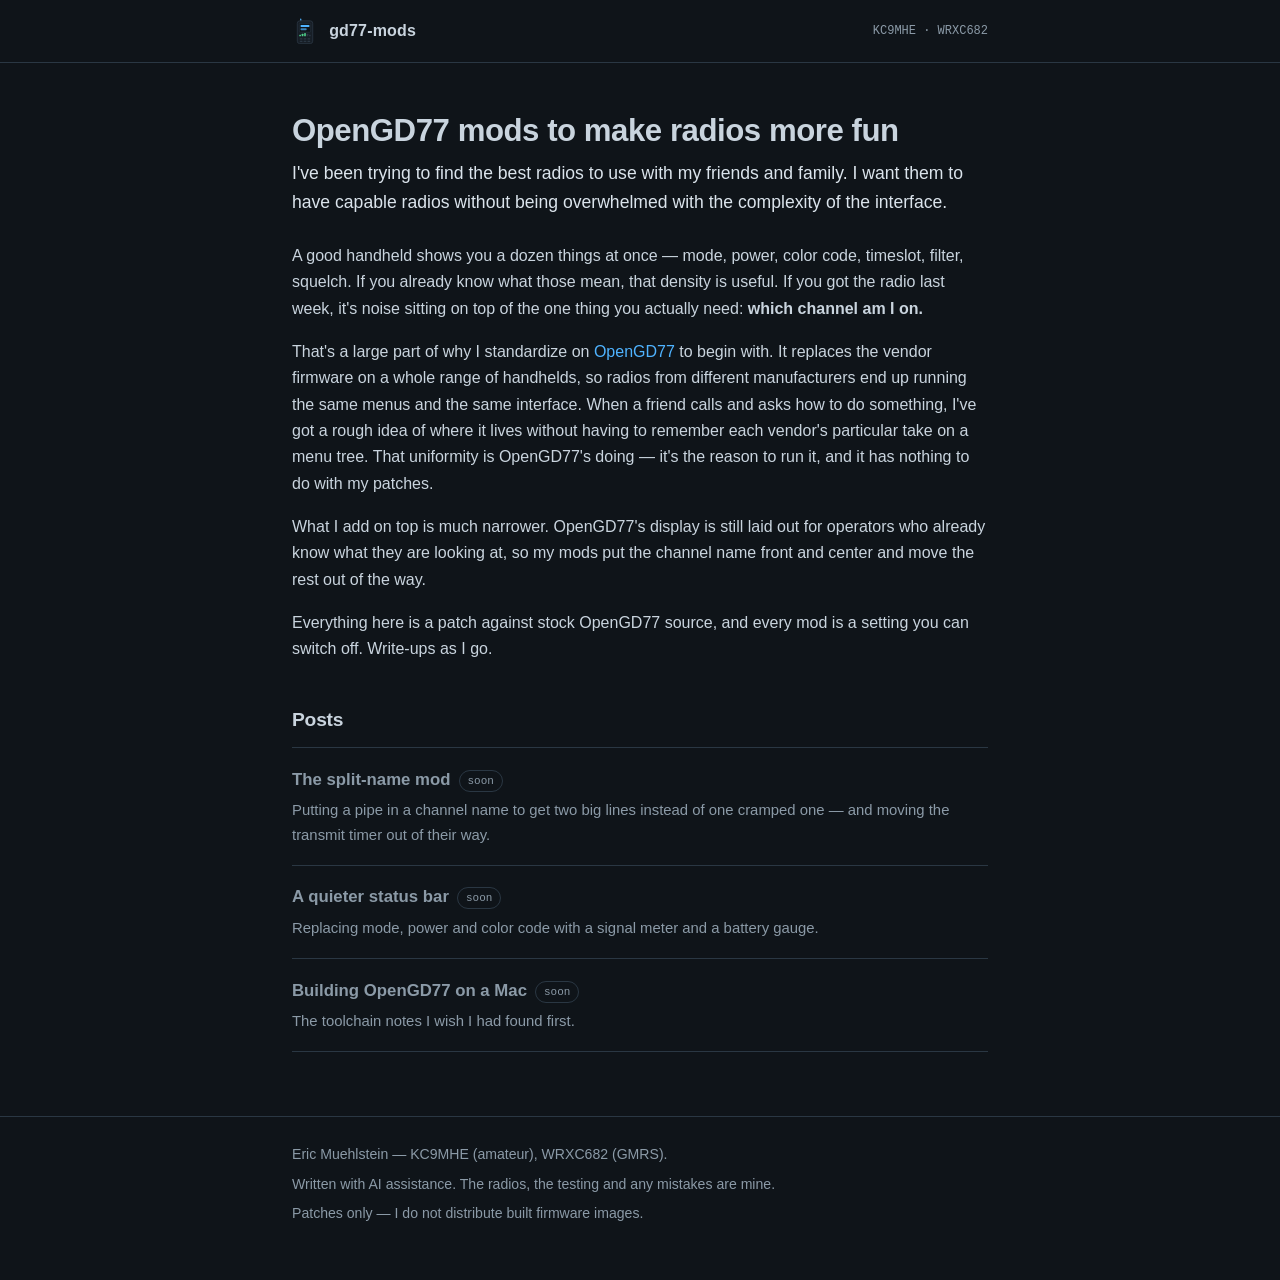
==== site/index.html @ f6b75b16 "Add gd77-mods project site and Pages workflow" ====
<!DOCTYPE html>
<html lang="en">
<head>
<meta charset="utf-8">
<meta name="viewport" content="width=device-width,initial-scale=1">
<title>gd77-mods — OpenGD77 mods to make radios more fun</title>
<meta name="description" content="Eric Muehlstein (KC9MHE / WRXC682) on the OpenGD77 display mods he builds so friends and family can run capable radios without a cluttered, overwhelming screen.">
<link rel="canonical" href="https://gd77-mods.chicagooffline.com/">
<meta property="og:type" content="website">
<meta property="og:title" content="gd77-mods — OpenGD77 mods to make radios more fun">
<meta property="og:description" content="Firmware display mods that keep a capable DMR handheld fun and readable instead of overwhelming.">
<meta property="og:url" content="https://gd77-mods.chicagooffline.com/">
<link rel="icon" type="image/svg+xml" href="favicon.svg">
<link rel="stylesheet" href="style.css">
</head>
<body>

<header class="site">
  <div class="wrap">
    <img src="logo.svg" alt="">
    <a class="home" href="/">gd77-mods</a>
    <span class="calls">KC9MHE &middot; WRXC682</span>
  </div>
</header>

<main class="wrap">

  <h1>OpenGD77 mods to make radios more fun</h1>

  <p class="lede">
    I've been trying to find the best radios to use with my friends and family. I
    want them to have capable radios without being overwhelmed with the complexity
    of the interface.
  </p>

  <p>
    A good handheld shows you a dozen things at once &mdash; mode, power, color
    code, timeslot, filter, squelch. If you already know what those mean, that
    density is useful. If you got the radio last week, it's noise sitting on
    top of the one thing you actually need: <strong>which channel am I on.</strong>
  </p>

  <p>
    That's a large part of why I standardize on
    <a href="https://opengd77.com/" target="_blank" rel="noopener">OpenGD77</a>
    to begin with. It replaces the vendor firmware on a whole range of
    handhelds, so radios from different manufacturers end up running the same
    menus and the same interface. When a friend calls and asks how to do
    something, I've got a rough idea of where it lives without having to remember
    each vendor's particular take on a menu tree. That uniformity is OpenGD77's
    doing &mdash; it's the reason to run it, and it has nothing to do with my
    patches.
  </p>

  <p>
    What I add on top is much narrower. OpenGD77's display is still laid out for
    operators who already know what they are looking at, so my mods put the
    channel name front and center and move the rest out of the way.
  </p>

  <p>
    Everything here is a patch against stock OpenGD77 source, and every mod is a
    setting you can switch off. Write-ups as I go.
  </p>

  <h2>Posts</h2>

  <ul class="posts">
    <li>
      <span class="soon">The split-name mod</span><span class="tag later">soon</span>
      <p>Putting a pipe in a channel name to get two big lines instead of one cramped one &mdash; and moving the transmit timer out of their way.</p>
    </li>
    <li>
      <span class="soon">A quieter status bar</span><span class="tag later">soon</span>
      <p>Replacing mode, power and color code with a signal meter and a battery gauge.</p>
    </li>
    <li>
      <span class="soon">Building OpenGD77 on a Mac</span><span class="tag later">soon</span>
      <p>The toolchain notes I wish I had found first.</p>
    </li>
  </ul>

</main>

<footer class="site">
  <div class="wrap">
    <p>Eric Muehlstein &mdash; KC9MHE (amateur), WRXC682 (GMRS).</p>
    <p>Written with AI assistance. The radios, the testing and any mistakes are mine.</p>
    <p>Patches only &mdash; I do not distribute built firmware images.</p>
  </div>
</footer>

</body>
</html>
---- site/style.css ----
:root{
  --bg:#0f1419; --panel:#171e26; --border:#2a3743;
  --text:#c9d4de; --dim:#8b9aa7; --accent:#4fb3ff; --ok:#4fd18b; --warn:#f0b64a;
  --mono:ui-monospace,SFMono-Regular,Menlo,Consolas,monospace;
}
*{box-sizing:border-box}
html{-webkit-text-size-adjust:100%}
body{
  margin:0;background:var(--bg);color:var(--text);
  font:16px/1.65 -apple-system,BlinkMacSystemFont,"Segoe UI",Helvetica,Arial,sans-serif;
}
.wrap{max-width:46rem;margin:0 auto;padding:0 1.25rem}
a{color:var(--accent);text-decoration:none}
a:hover{text-decoration:underline}

header.site{border-bottom:1px solid var(--border);padding:1.1rem 0;margin-bottom:3rem}
header.site .wrap{display:flex;align-items:center;gap:.7rem}
header.site img{width:26px;height:26px;display:block}
header.site a.home{color:var(--text);font-weight:600;letter-spacing:.01em}
header.site .calls{margin-left:auto;color:var(--dim);font:12px/1 var(--mono)}

h1{font-size:1.95rem;line-height:1.25;margin:0 0 .6rem;letter-spacing:-.015em}
h2{font-size:1.2rem;margin:2.6rem 0 .7rem;letter-spacing:-.01em}
h3{font-size:1rem;margin:1.8rem 0 .5rem;color:var(--text)}
p{margin:0 0 1.05rem}
.lede{font-size:1.1rem;color:#dbe4ec;margin-bottom:1.6rem}
.dim{color:var(--dim)}
small,.meta{color:var(--dim);font-size:.85rem}

ul,ol{margin:0 0 1.05rem;padding-left:1.25rem}
li{margin:.3rem 0}

code{font:13px/1.5 var(--mono);background:#131a22;border:1px solid var(--border);
  border-radius:4px;padding:.1rem .35rem;color:#d7e3ee}
pre{background:#131a22;border:1px solid var(--border);border-radius:8px;
  padding:.9rem 1rem;overflow-x:auto;margin:0 0 1.2rem}
pre code{background:none;border:0;padding:0;font-size:12.5px;line-height:1.6}

blockquote{margin:0 0 1.2rem;padding:.1rem 0 .1rem 1rem;
  border-left:3px solid var(--border);color:var(--dim)}

figure{margin:0 0 1.4rem}
figure img{width:100%;display:block;border:1px solid var(--border);border-radius:8px}
figcaption{color:var(--dim);font-size:.85rem;margin-top:.5rem}
.shot{
  border:1px dashed var(--border);border-radius:8px;background:var(--panel);
  color:var(--dim);font:13px/1.5 var(--mono);text-align:center;padding:2.6rem 1rem
}

.note{background:var(--panel);border:1px solid var(--border);border-left:3px solid var(--accent);
  border-radius:6px;padding:.85rem 1rem;margin:0 0 1.3rem}
.note p{margin:0}
.note.warn{border-left-color:var(--warn)}

.posts{list-style:none;padding:0;margin:0}
.posts li{border-top:1px solid var(--border);padding:1.1rem 0;margin:0}
.posts li:last-child{border-bottom:1px solid var(--border)}
.posts a{font-size:1.05rem;font-weight:600}
.posts p{margin:.3rem 0 0;color:var(--dim);font-size:.93rem}
.soon{color:var(--dim);font-size:1.05rem;font-weight:600}
.tag{font:11px/1 var(--mono);color:var(--ok);border:1px solid var(--border);
  border-radius:999px;padding:.25rem .5rem;margin-left:.5rem;vertical-align:.1em}
.tag.later{color:var(--dim)}

footer.site{border-top:1px solid var(--border);margin-top:4rem;padding:1.6rem 0 3rem;
  color:var(--dim);font-size:.88rem}
footer.site p{margin:0 0 .4rem}

@media(max-width:34rem){h1{font-size:1.6rem}.wrap{padding:0 1rem}}
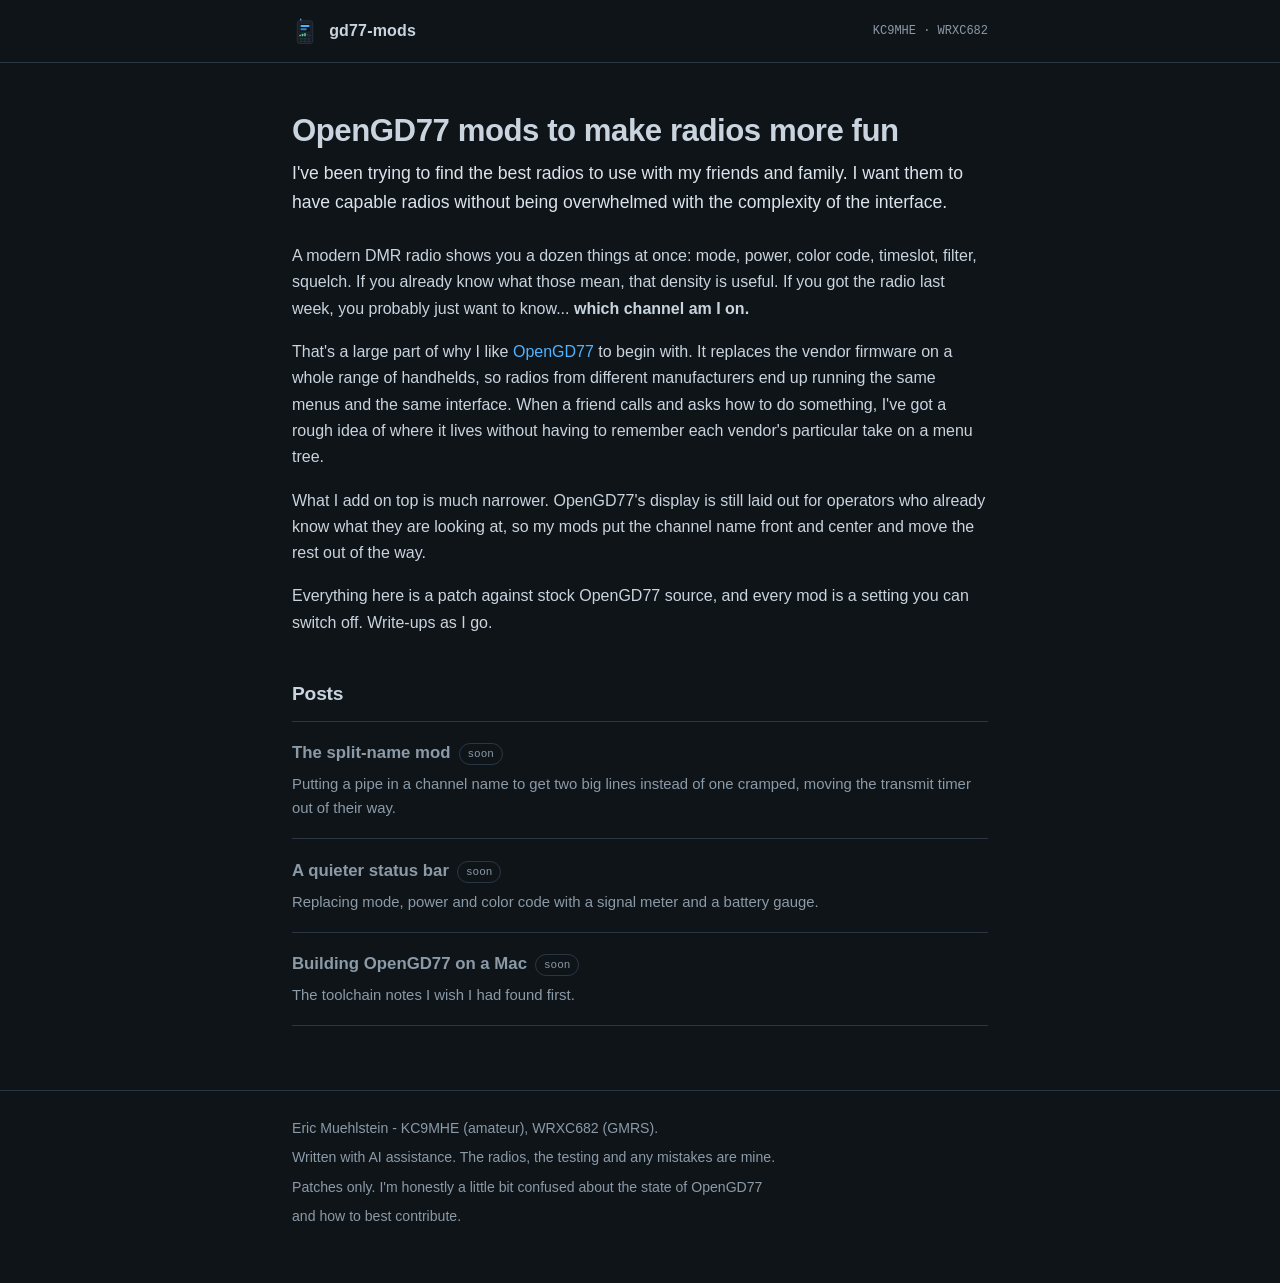
==== commit 31541ac5: "Update text for clarity and correctness in index.html" ====
--- a/site/index.html
+++ b/site/index.html
@@ -34,22 +34,20 @@
   </p>
 
   <p>
-    A good handheld shows you a dozen things at once &mdash; mode, power, color
+    A modern DMR radio shows you a dozen things at once: mode, power, color
     code, timeslot, filter, squelch. If you already know what those mean, that
-    density is useful. If you got the radio last week, it's noise sitting on
-    top of the one thing you actually need: <strong>which channel am I on.</strong>
+    density is useful. If you got the radio last week, you probably just want to
+    know... <strong>which channel am I on.</strong>
   </p>
 
   <p>
-    That's a large part of why I standardize on
-    <a href="https://opengd77.com/" target="_blank" rel="noopener">OpenGD77</a>
+    That's a large part of why I like
+    <a href="https://opengd77.org/" target="_blank" rel="noopener">OpenGD77</a>
     to begin with. It replaces the vendor firmware on a whole range of
     handhelds, so radios from different manufacturers end up running the same
     menus and the same interface. When a friend calls and asks how to do
     something, I've got a rough idea of where it lives without having to remember
-    each vendor's particular take on a menu tree. That uniformity is OpenGD77's
-    doing &mdash; it's the reason to run it, and it has nothing to do with my
-    patches.
+    each vendor's particular take on a menu tree. 
   </p>
 
   <p>
@@ -68,7 +66,7 @@
   <ul class="posts">
     <li>
       <span class="soon">The split-name mod</span><span class="tag later">soon</span>
-      <p>Putting a pipe in a channel name to get two big lines instead of one cramped one &mdash; and moving the transmit timer out of their way.</p>
+      <p>Putting a pipe in a channel name to get two big lines instead of one cramped, moving the transmit timer out of their way.</p>
     </li>
     <li>
       <span class="soon">A quieter status bar</span><span class="tag later">soon</span>
@@ -84,9 +82,10 @@
 
 <footer class="site">
   <div class="wrap">
-    <p>Eric Muehlstein &mdash; KC9MHE (amateur), WRXC682 (GMRS).</p>
+    <p>Eric Muehlstein - KC9MHE (amateur), WRXC682 (GMRS).</p>
     <p>Written with AI assistance. The radios, the testing and any mistakes are mine.</p>
-    <p>Patches only &mdash; I do not distribute built firmware images.</p>
+    <p>Patches only.  I'm honestly a little bit confused about the state of OpenGD77</p>
+    <p>and how to best contribute.</p>
   </div>
 </footer>
 
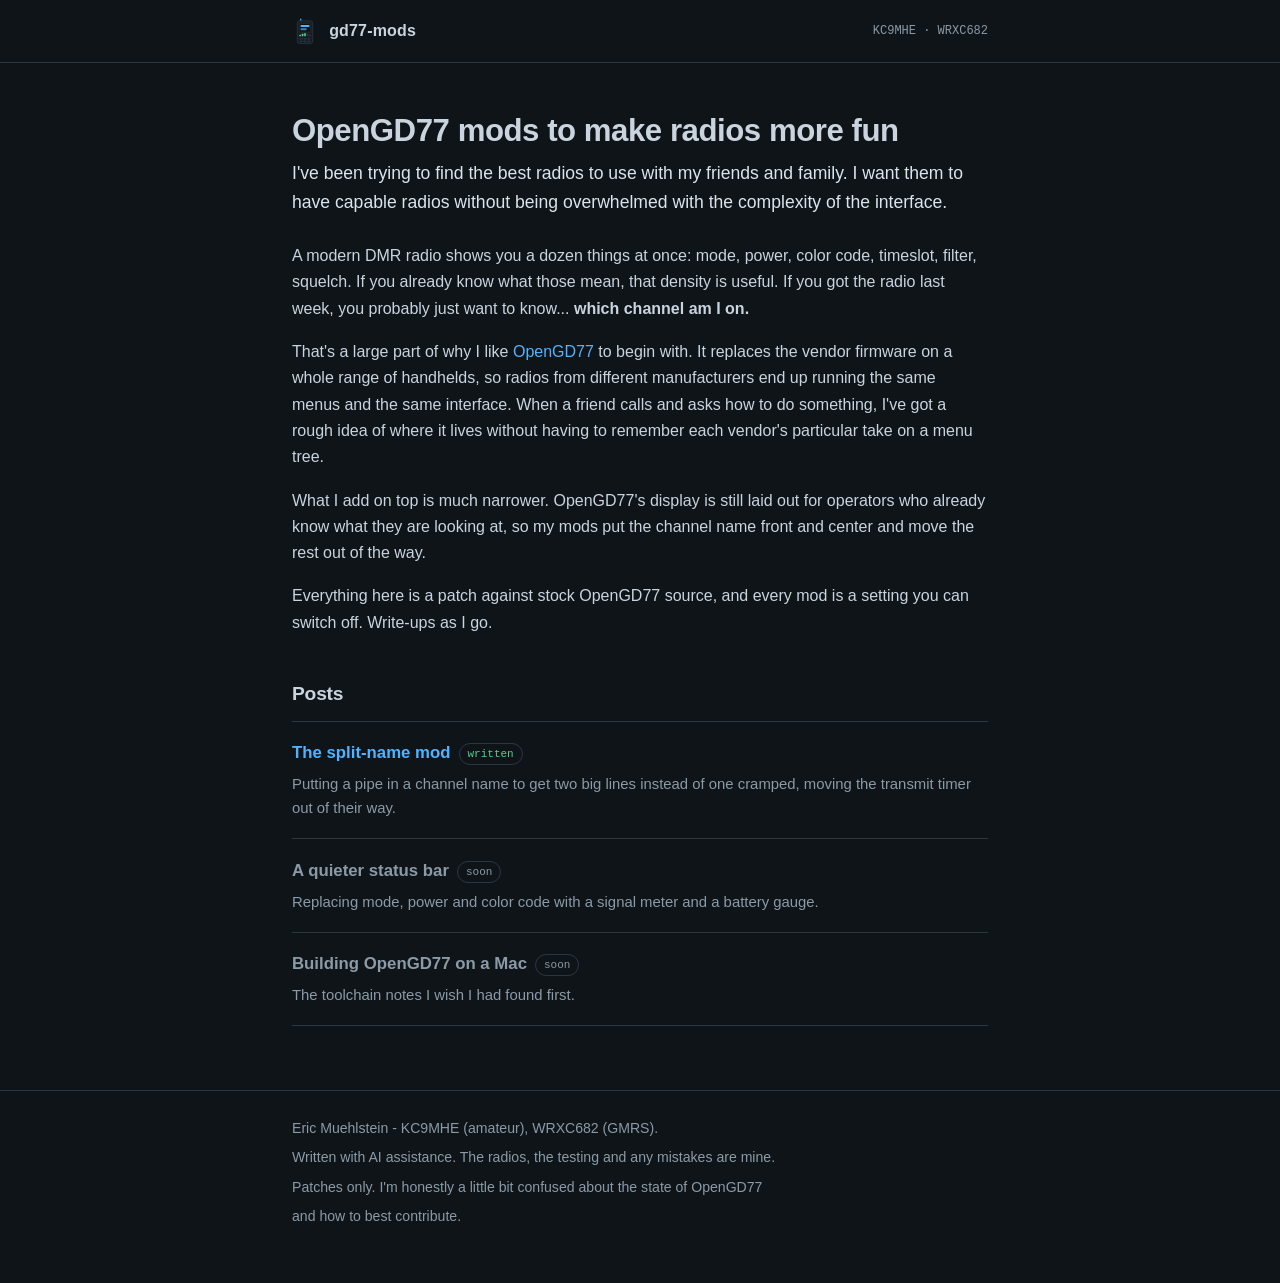
==== commit d5f2e0fd: "Publish split-name post" ====
--- a/site/index.html
+++ b/site/index.html
@@ -65,7 +65,7 @@
 
   <ul class="posts">
     <li>
-      <span class="soon">The split-name mod</span><span class="tag later">soon</span>
+      <a href="posts/split-name.html">The split-name mod</a><span class="tag">written</span>
       <p>Putting a pipe in a channel name to get two big lines instead of one cramped, moving the transmit timer out of their way.</p>
     </li>
     <li>
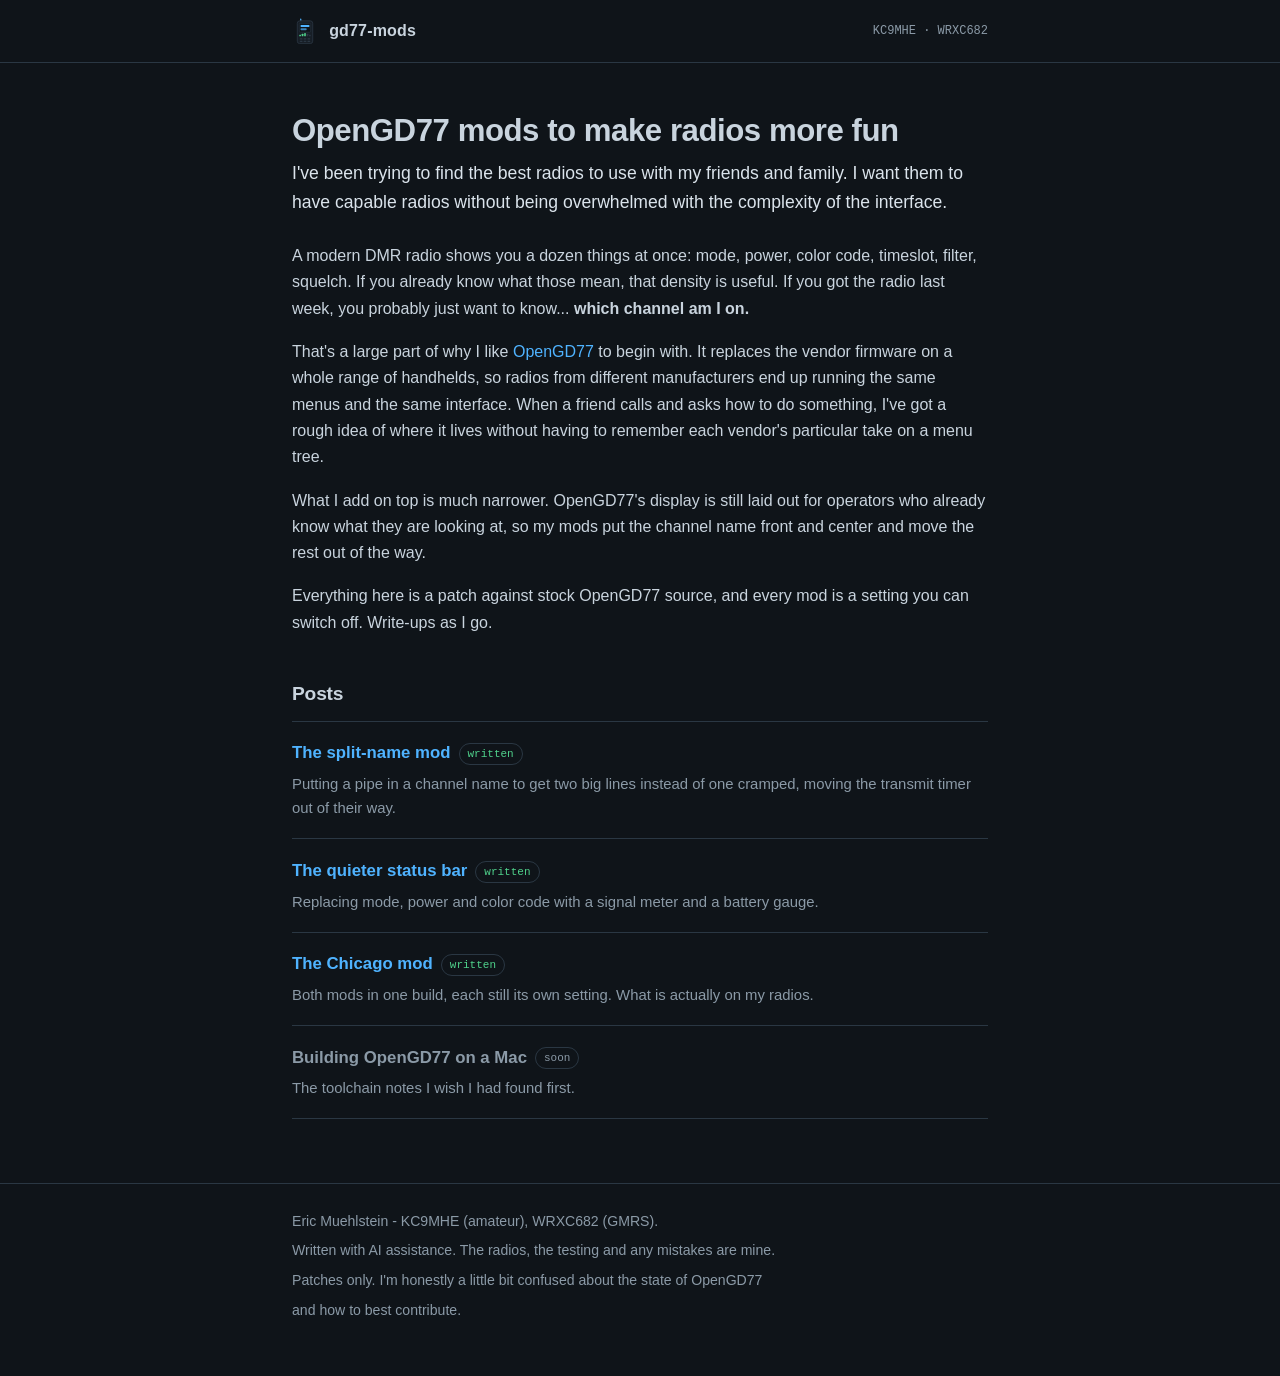
==== commit 31752ad6: "quiet-status and chicago-mod: document and release both Publish the quieter status bar as its own pa" ====
--- a/site/index.html
+++ b/site/index.html
@@ -69,8 +69,12 @@
       <p>Putting a pipe in a channel name to get two big lines instead of one cramped, moving the transmit timer out of their way.</p>
     </li>
     <li>
-      <span class="soon">A quieter status bar</span><span class="tag later">soon</span>
+      <a href="posts/quiet-status.html">The quieter status bar</a><span class="tag">written</span>
       <p>Replacing mode, power and color code with a signal meter and a battery gauge.</p>
+    </li>
+    <li>
+      <a href="posts/chicago-mod.html">The Chicago mod</a><span class="tag">written</span>
+      <p>Both mods in one build, each still its own setting. What is actually on my radios.</p>
     </li>
     <li>
       <span class="soon">Building OpenGD77 on a Mac</span><span class="tag later">soon</span>
--- a/site/style.css
+++ b/site/style.css
@@ -40,7 +40,9 @@
   border-left:3px solid var(--border);color:var(--dim)}
 
 figure{margin:0 0 1.4rem}
-figure img{width:100%;display:block;border:1px solid var(--border);border-radius:8px}
+figure img{display:block;border:1px solid var(--border);border-radius:8px;
+  image-rendering:pixelated;image-rendering:crisp-edges;background:#000;
+  width:100%;max-width:320px}
 figcaption{color:var(--dim);font-size:.85rem;margin-top:.5rem}
 .shot{
   border:1px dashed var(--border);border-radius:8px;background:var(--panel);
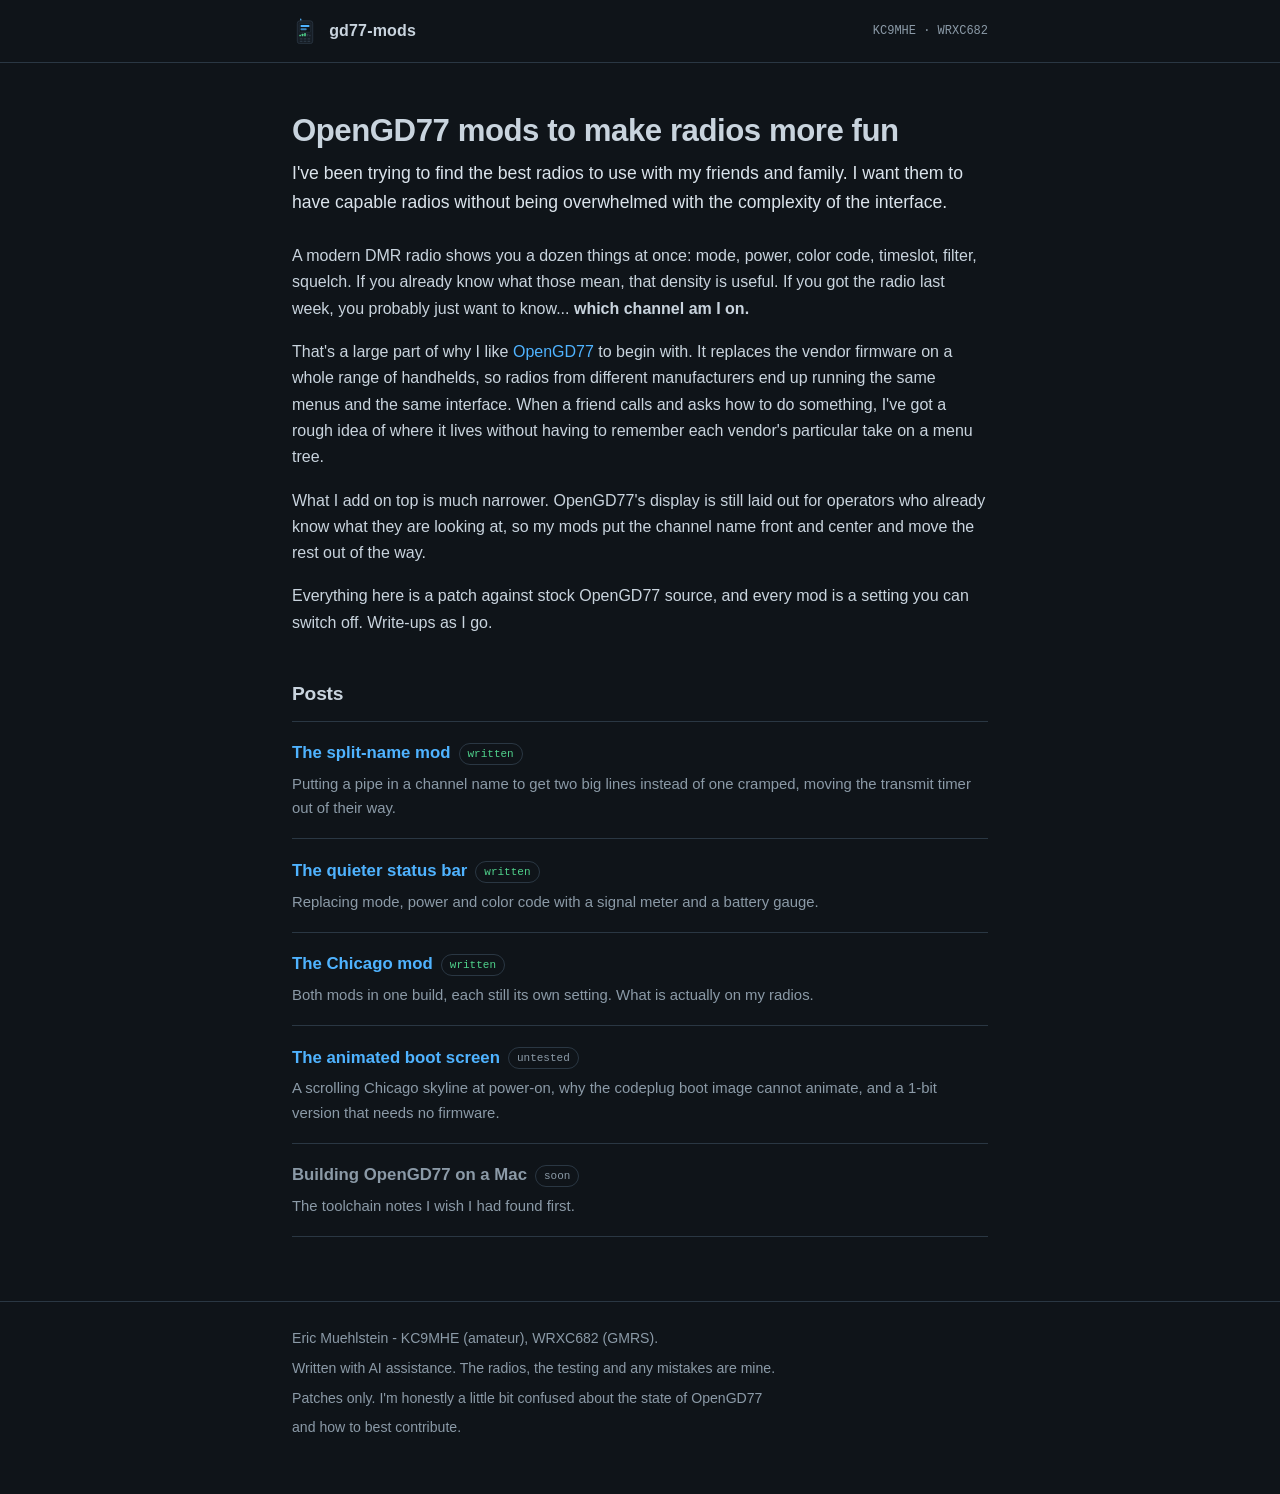
==== commit a607edea: "boot-animation: patch, post, 1-bit boot image and skyline generator Patch verified with git apply --" ====
--- a/site/index.html
+++ b/site/index.html
@@ -77,6 +77,10 @@
       <p>Both mods in one build, each still its own setting. What is actually on my radios.</p>
     </li>
     <li>
+      <a href="posts/boot-animation.html">The animated boot screen</a><span class="tag later">untested</span>
+      <p>A scrolling Chicago skyline at power-on, why the codeplug boot image cannot animate, and a 1-bit version that needs no firmware.</p>
+    </li>
+    <li>
       <span class="soon">Building OpenGD77 on a Mac</span><span class="tag later">soon</span>
       <p>The toolchain notes I wish I had found first.</p>
     </li>
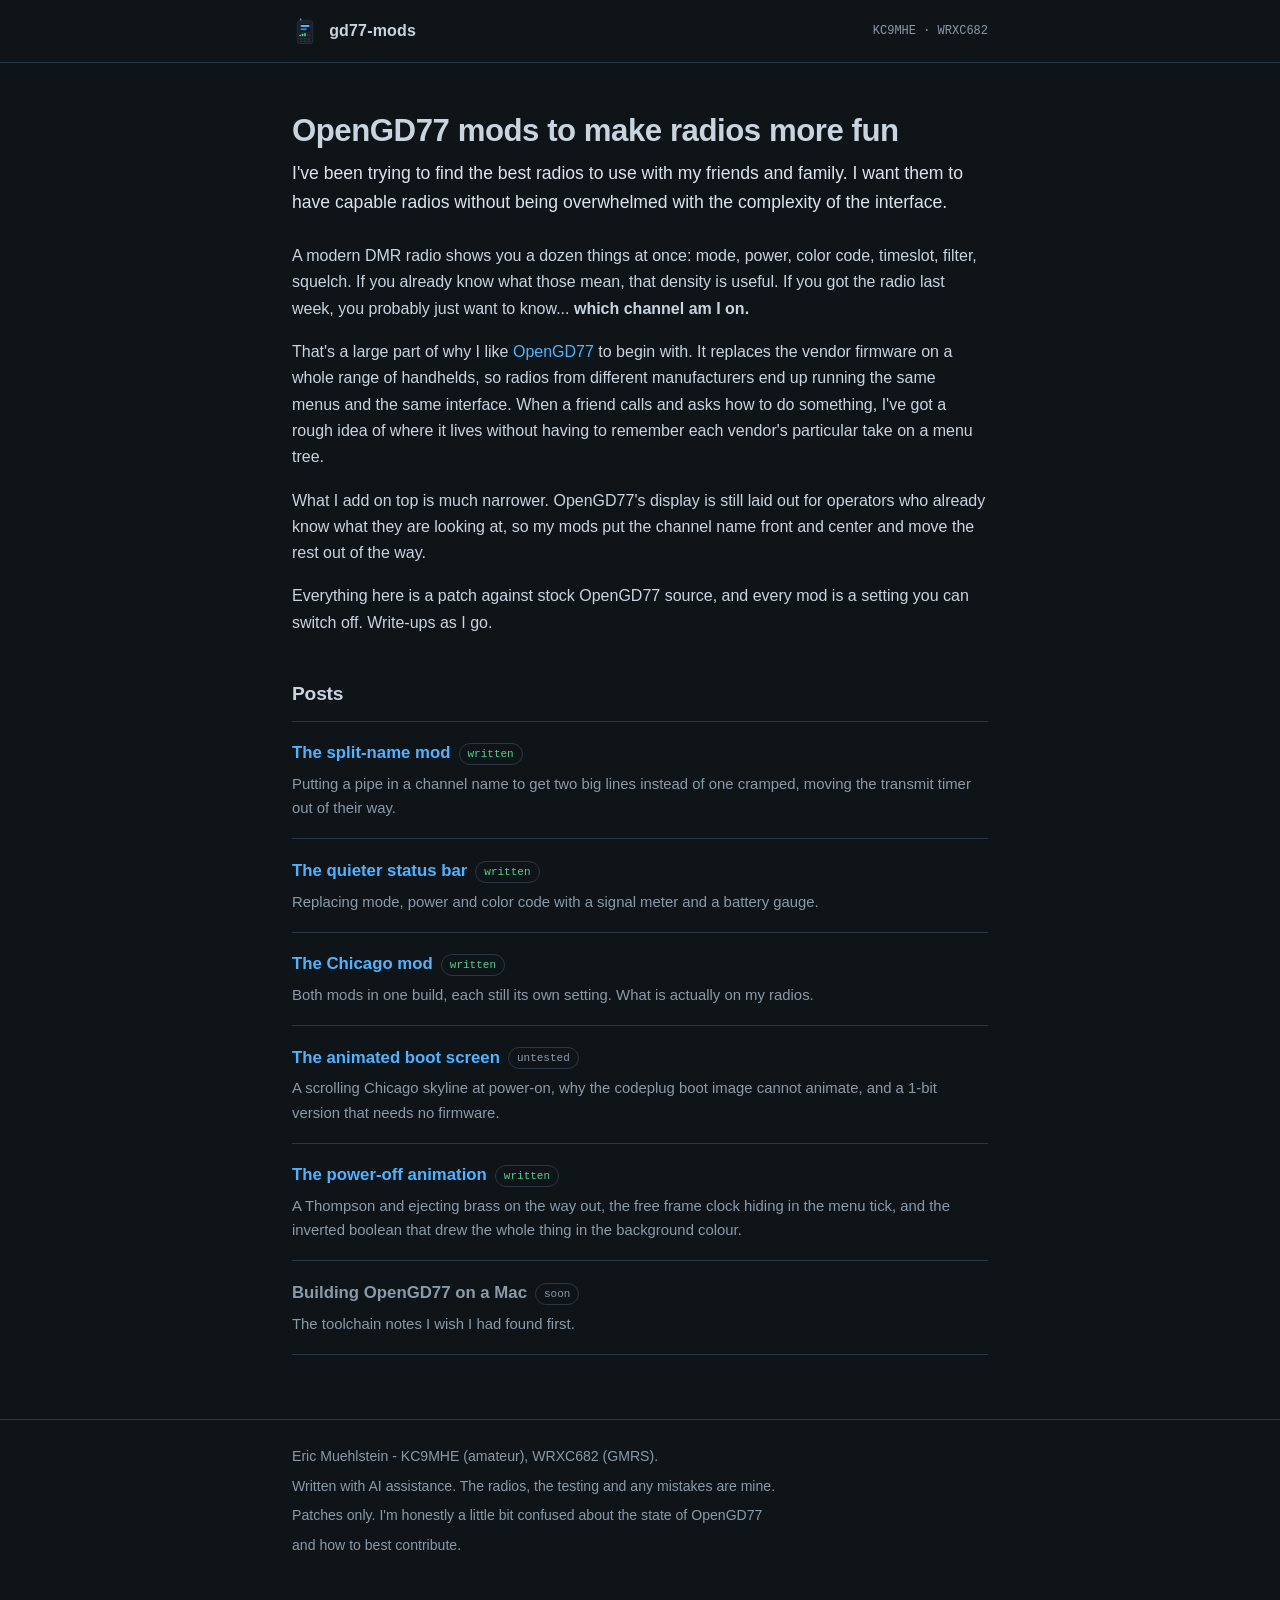
==== commit 75fa48ce: "site: add the power-off animation post The tommygun mod now runs on hardware. Regenerate chioff-tomm" ====
--- a/site/index.html
+++ b/site/index.html
@@ -81,6 +81,10 @@
       <p>A scrolling Chicago skyline at power-on, why the codeplug boot image cannot animate, and a 1-bit version that needs no firmware.</p>
     </li>
     <li>
+      <a href="posts/tommygun.html">The power-off animation</a><span class="tag">written</span>
+      <p>A Thompson and ejecting brass on the way out, the free frame clock hiding in the menu tick, and the inverted boolean that drew the whole thing in the background colour.</p>
+    </li>
+    <li>
       <span class="soon">Building OpenGD77 on a Mac</span><span class="tag later">soon</span>
       <p>The toolchain notes I wish I had found first.</p>
     </li>
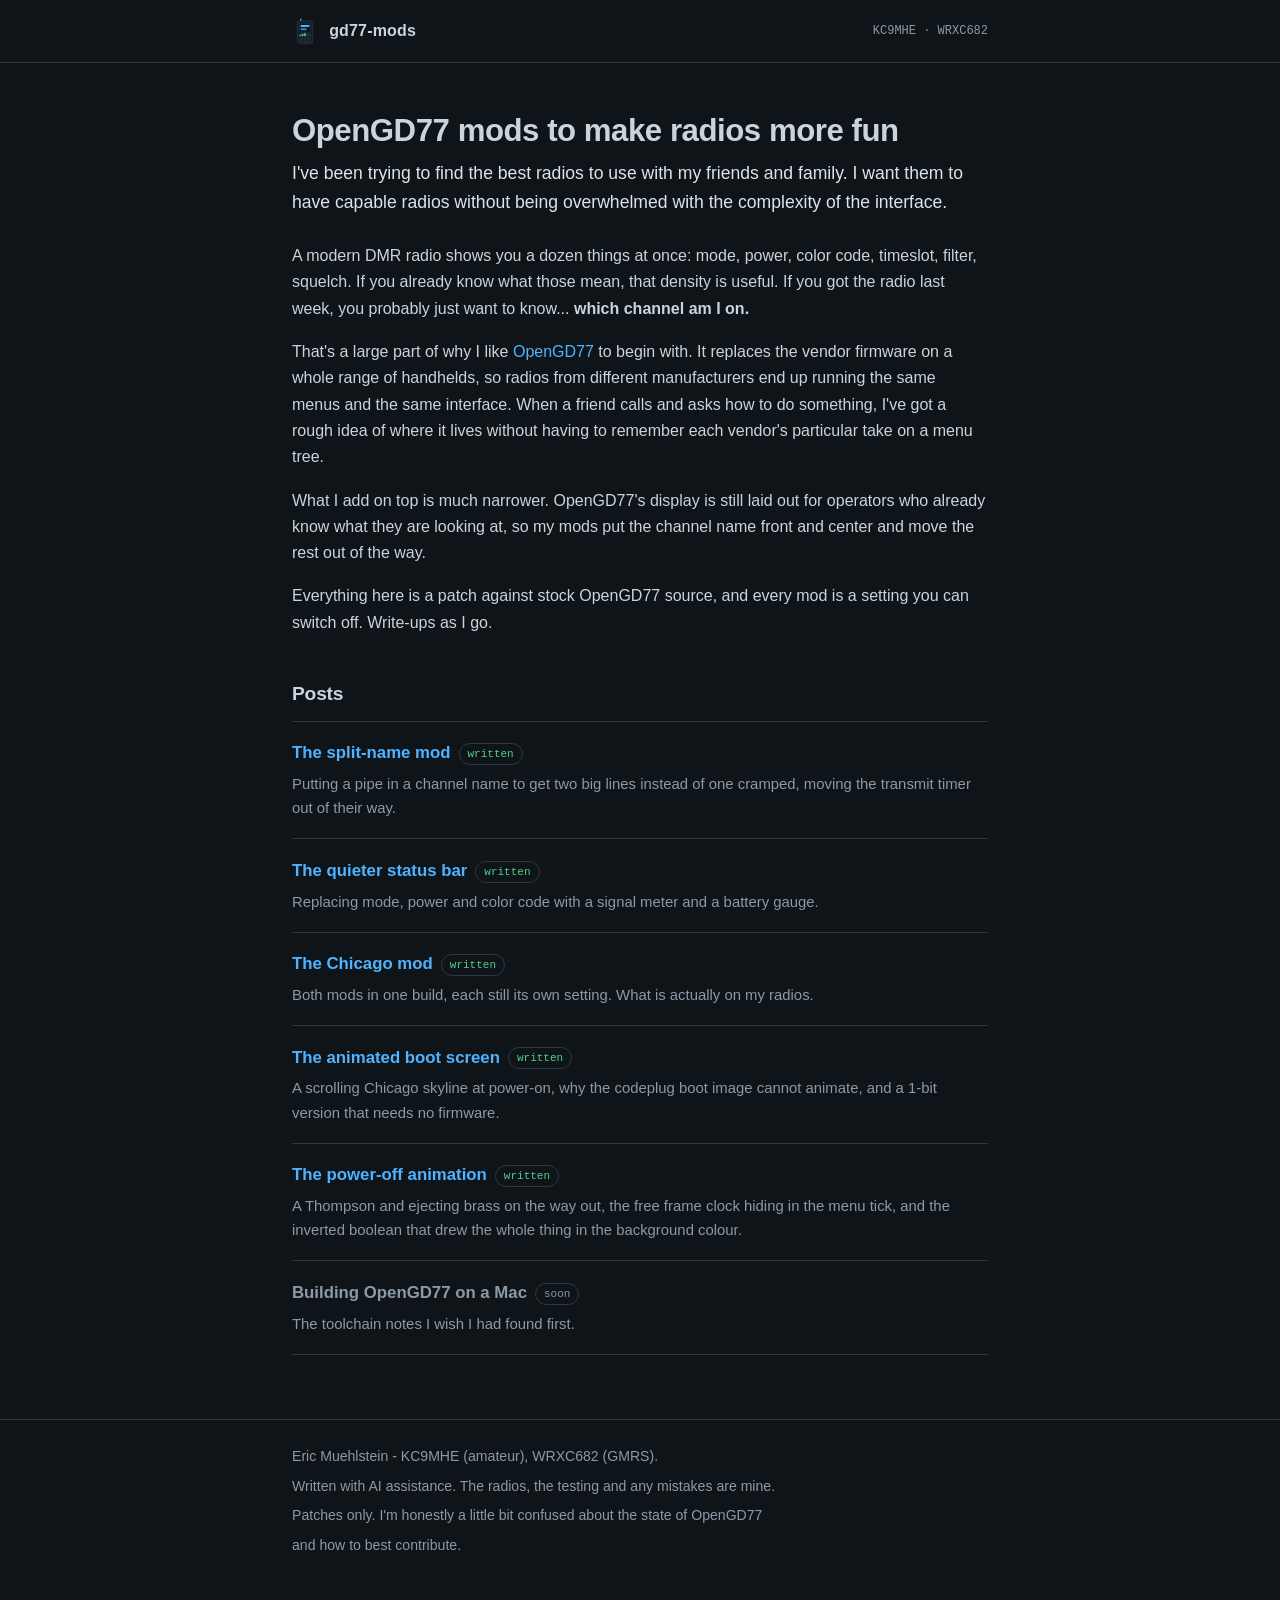
==== commit 8be7d68a: "site: publish combined firmware, fold bigname fix into split-name patch, mark boot screen confirmed " ====
--- a/site/index.html
+++ b/site/index.html
@@ -77,7 +77,7 @@
       <p>Both mods in one build, each still its own setting. What is actually on my radios.</p>
     </li>
     <li>
-      <a href="posts/boot-animation.html">The animated boot screen</a><span class="tag later">untested</span>
+      <a href="posts/boot-animation.html">The animated boot screen</a><span class="tag">written</span>
       <p>A scrolling Chicago skyline at power-on, why the codeplug boot image cannot animate, and a 1-bit version that needs no firmware.</p>
     </li>
     <li>
